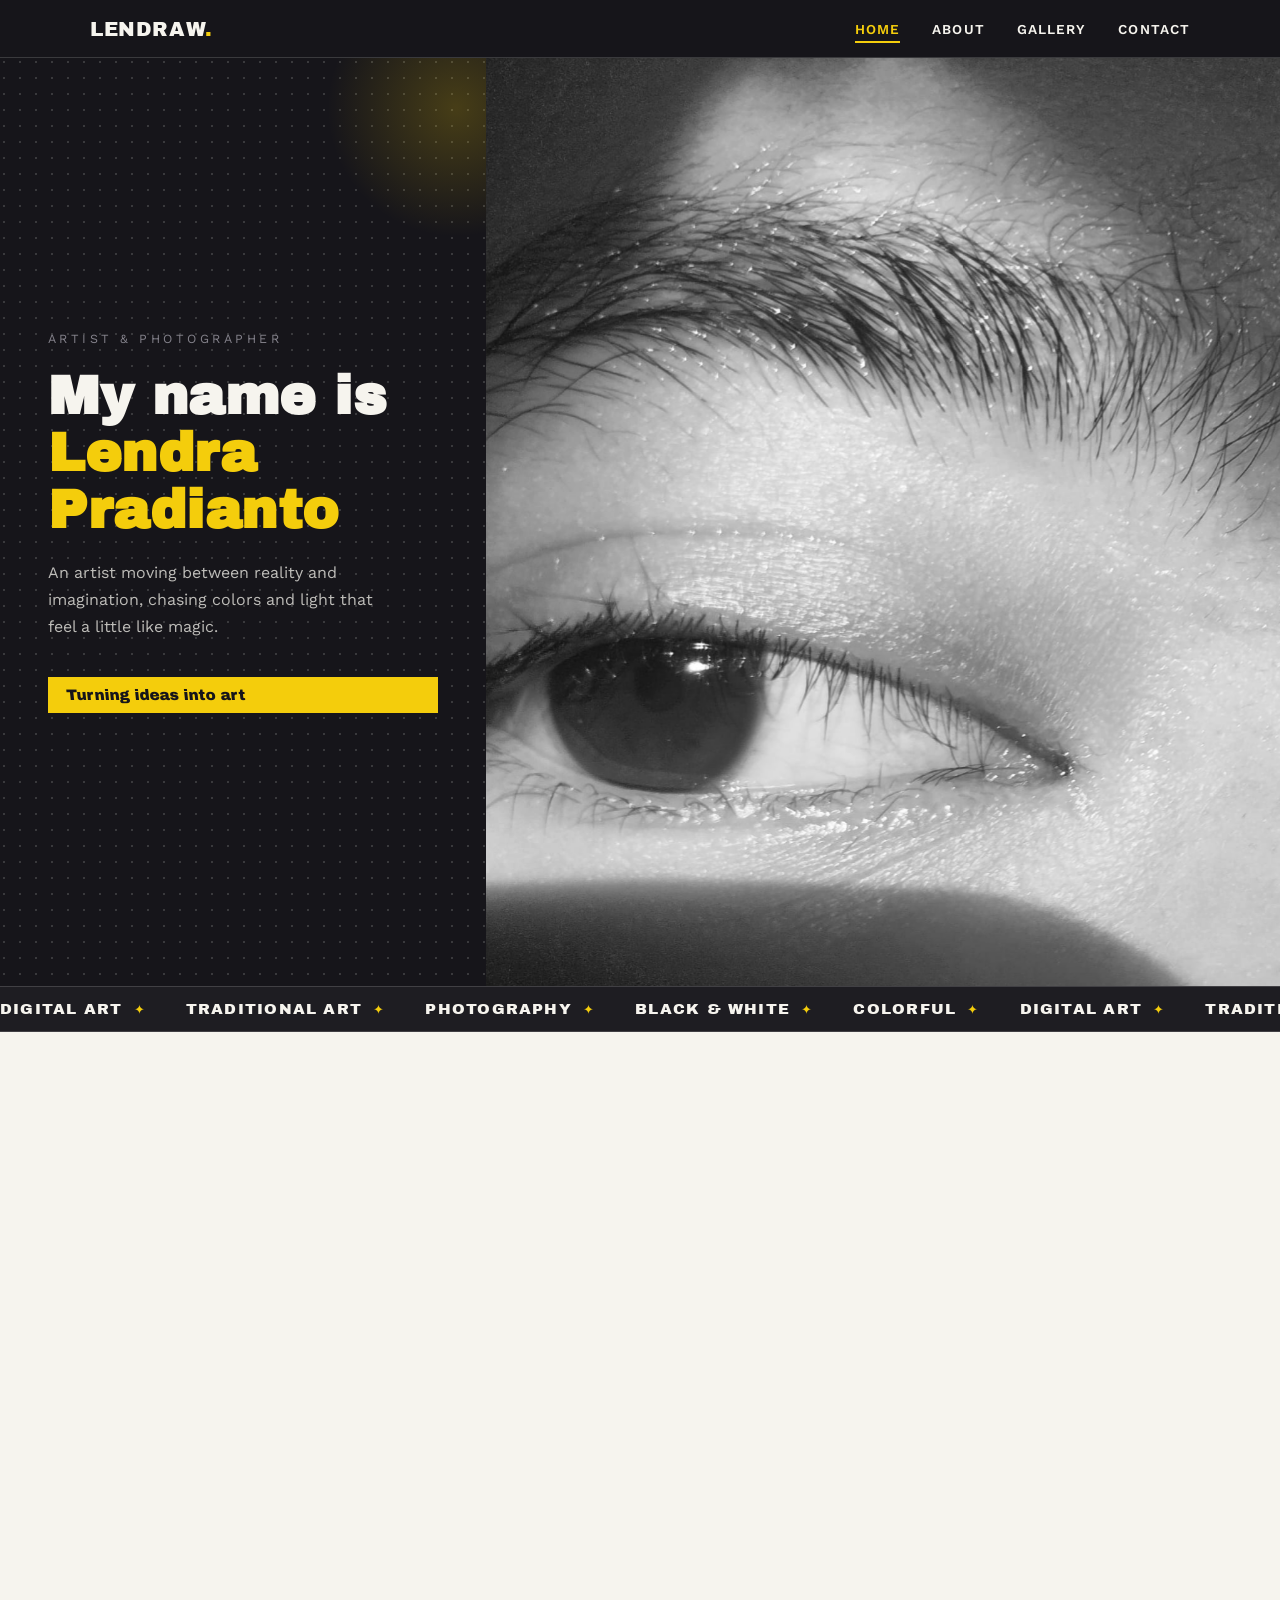
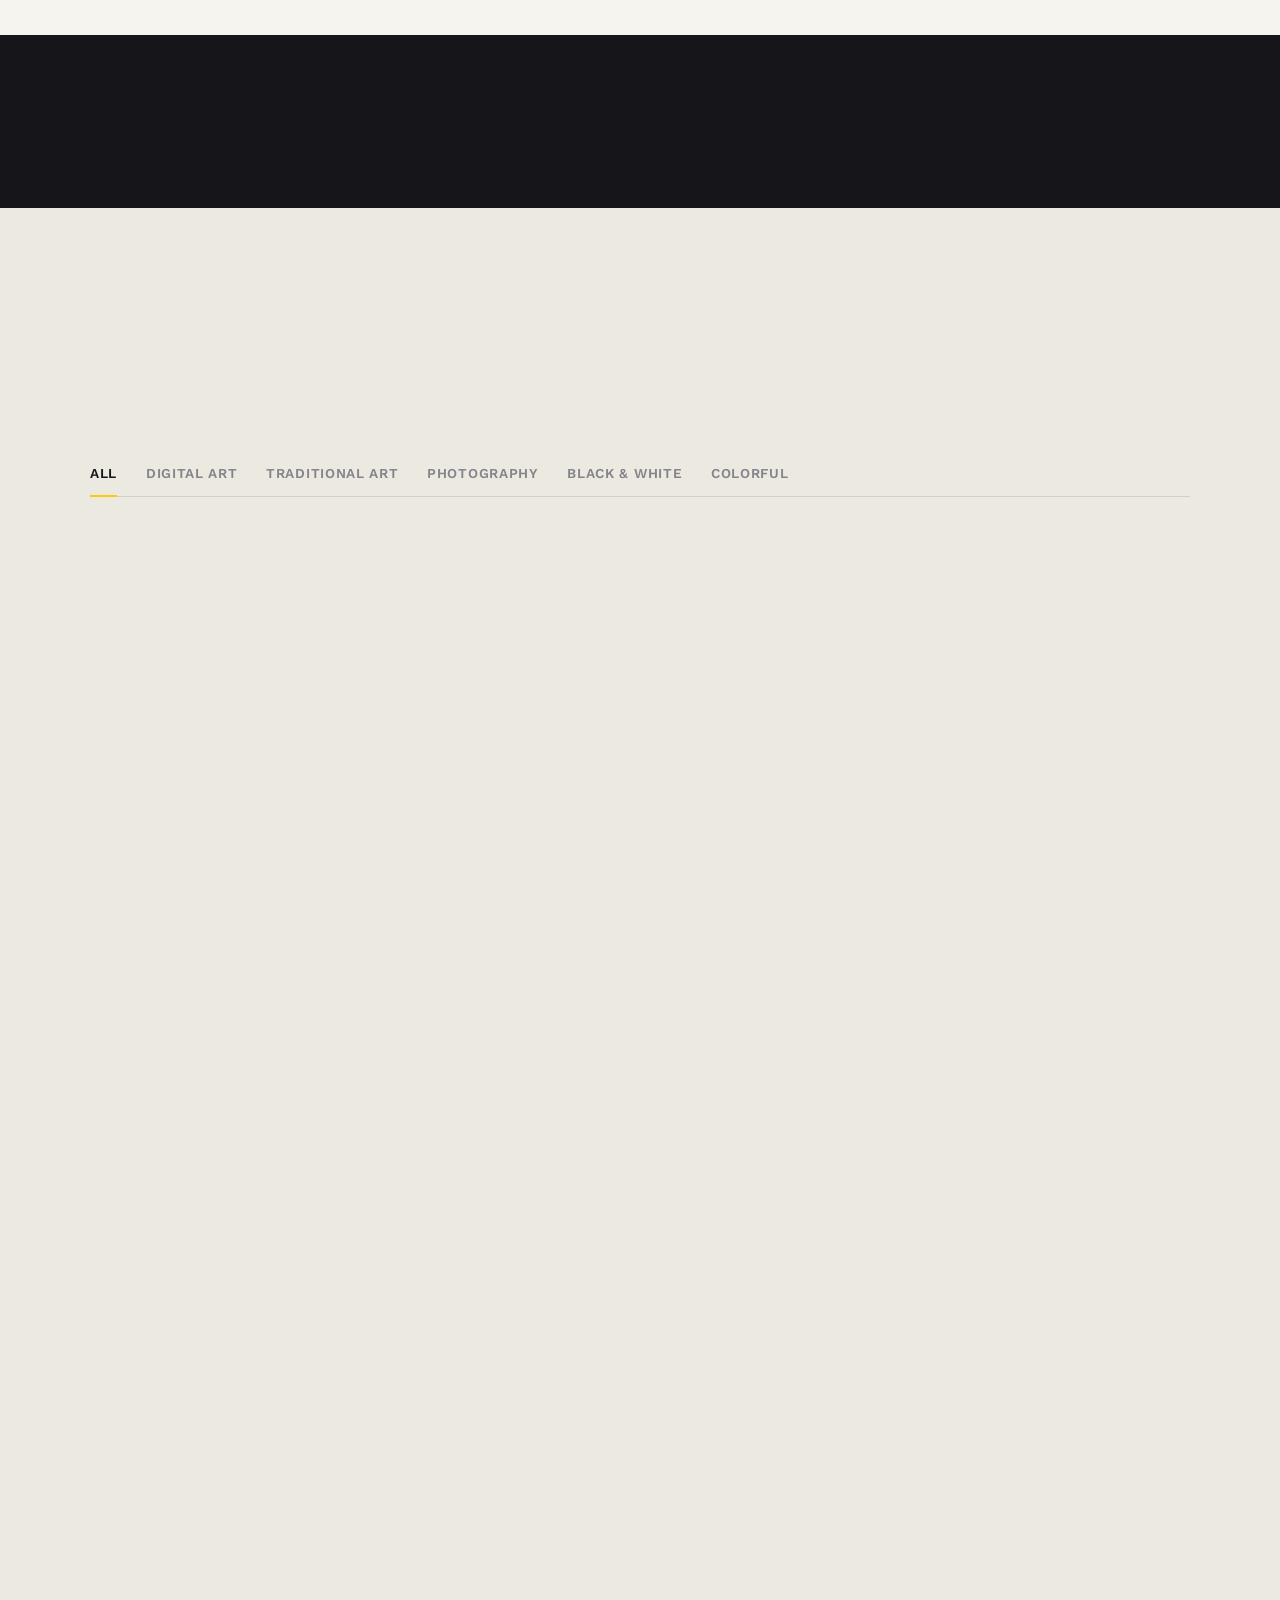
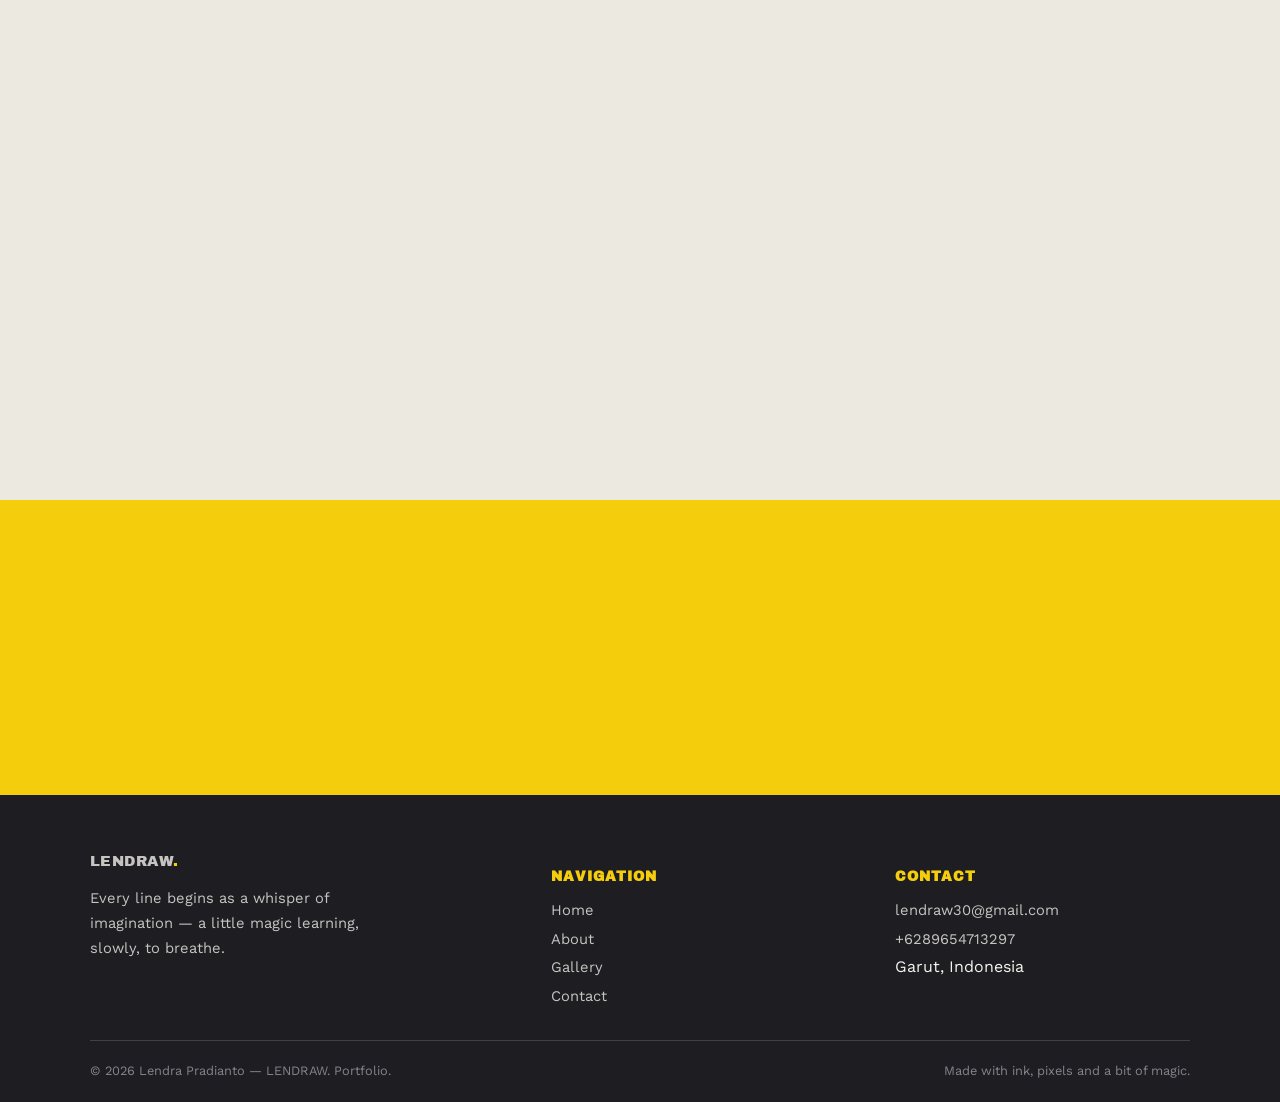
==== index.html @ b02d32f1 "upload" ====
<!DOCTYPE html>
<html lang="en">

<head>
  <meta charset="UTF-8">
  <meta name="viewport" content="width=device-width, initial-scale=1.0">
  <title>Lendraw Portofolio</title>
  <meta name="description"
    content="Portfolio of Lendra Pradianto — digital artist, traditional artist and photographer. Digital art, traditional art, photography, black & white and colorful work.">
  <link rel="preconnect" href="https://fonts.googleapis.com">
  <link href="https://fonts.googleapis.com/css2?family=Archivo+Black&family=Work+Sans:wght@400;500;600;700&display=swap"
    rel="stylesheet">
  <link rel="stylesheet" href="css/style.css">
  <link rel="icon" type="image/png" href="images/icon.png">
</head>

<body>

  <div class="scroll-progress" id="scrollProgress"></div>

  <header class="site-header">
    <nav class="nav">
      <a href="index.html" class="logo">LENDRAW<span class="dot">.</span></a>
      <button class="nav-toggle" id="navToggle" aria-label="Open menu" aria-expanded="false">
        <span></span><span></span><span></span>
      </button>
      <ul class="nav-links" id="navLinks">
        <li><a href="index.html#home" class="active">Home</a></li>
        <li><a href="index.html#about">About</a></li>
        <li><a href="index.html#works">Gallery</a></li>
        <li><a href="contact.html">Contact</a></li>
      </ul>
    </nav>
  </header>

  <section class="hero" id="home">
    <div class="hero-intro">
      <span class="hero-kicker">Artist &amp; Photographer</span>
      <h1 class="hero-name">My name is<br><em>Lendra Pradianto</em></h1>
      <p style="color:rgba(246,244,238,0.75); max-width:34ch;">An artist moving between reality and imagination, chasing
        colors and light that feel a little like magic.</p>
      <div class="eyebrow-pill"><span>Turning ideas into art</span></div>
    </div>
    <div class="hero-figure">
      <img src="images/Banner.jpeg" alt="Lendra Pradianto portrait">
    </div>
  </section>

  <div class="ticker">
    <div class="ticker-track">
      <span>Digital Art</span><span>Traditional Art</span><span>Photography</span><span>Black &amp;
        White</span><span>Colorful</span>
      <span>Digital Art</span><span>Traditional Art</span><span>Photography</span><span>Black &amp;
        White</span><span>Colorful</span>
      <span>Digital Art</span><span>Traditional Art</span><span>Photography</span><span>Black &amp;
        White</span><span>Colorful</span>
    </div>
  </div>

  <section class="section" id="about">
    <div class="container">
      <div class="about-grid reveal">
        <div class="about-photos">
          <div class="plate"></div>
          <div class="frame">
            <img src="images/Potret.jpeg" alt="Lendra Pradianto in the studio">
          </div>
        </div>
        <div class="about-copy">
          <span class="hero-kicker" style="color:var(--muted);">Get to know me</span>
          <h2 class="section-title">Hello<span class="accent-underline">.</span></h2>
          <p style="margin-top:1rem;">I'm a student who's been drawing since 2020 through breaks, restarts, and a lot of
            learning along the way. Every piece starts as a rough idea before it's coaxed, slowly, into something that
            feels a little like magic.</p>
          <p>I believe good art isn't about being perfect it's about staying curious and letting every sketch, big or
            small, be a small part of growing into who I want to become.</p>
          <div class="tool-tags">
            <span>Digital Art</span>
            <span>Traditional Art</span>
            <span>Photography</span>
            <span>Black &amp; White</span>
          </div>
          <a href="about.html" class="btn btn-outline" style="margin-top:1.8rem;">More About Me</a>
        </div>
      </div>
    </div>
  </section>

  <section class="stats-strip">
    <div class="container">
      <div class="stats-row reveal">
        <div class="stat"><b data-count="6" data-suffix="+">0</b><span>Years Drawing</span></div>
        <div class="stat"><b data-count="100" data-suffix="+">0</b><span>Artworks Created</span></div>
        <div class="stat"><b data-count="5" data-suffix="+">0</b><span>Happy Clients</span></div>
        <div class="stat"><b data-count="20" data-suffix="+">0</b><span>Sketchbooks Filled</span></div>
      </div>
    </div>
  </section>

  <section class="section section-dim" id="works">
    <div class="container">
      <div class="section-head reveal">
        <div>
          <span class="hero-kicker" style="color:var(--muted);">Selected Work</span>
          <h2 class="section-title">My Gallery</h2>
          <p class="section-sub">A collection of art across digital, traditional, photography and more. Click any piece
            to view it larger.</p>
        </div>
      </div>

      <ul class="filter-row" id="filterRow">
        <li><button class="active" data-filter="all">All</button></li>
        <li><button data-filter="digital">Digital Art</button></li>
        <li><button data-filter="traditional">Traditional Art</button></li>
        <li><button data-filter="photography">Photography</button></li>
        <li><button data-filter="bw">Black &amp; White</button></li>
        <li><button data-filter="colorful">Colorful</button></li>
      </ul>

      <div class="work-grid" id="workGrid">
        <button class="work-item reveal" type="button" data-cat="photography" data-index="0">
          <img src="images/Gallery/images-1.jpeg"
            alt="Photograph of a sunset behind trees, golden hour light rays through the clouds">
          <span class="work-cap"><span class="cat">Photography</span><span class="title">Golden Hour</span></span>
        </button>
        <button class="work-item reveal" type="button" data-cat="colorful" data-index="1">
          <img src="images/Gallery/images-2.jpeg" alt="Photograph of a crescent moon in a pink and purple evening sky">
          <span class="work-cap"><span class="cat">Photography</span><span class="title">Crescent Whisper</span></span>
        </button>
        <button class="work-item reveal" type="button" data-cat="digital" data-index="2">
          <img src="images/Gallery/images-3.jpeg"
            alt="Digital illustration of a girl reaching forward with both hands, warm tones">
          <span class="work-cap"><span class="cat">Digital Art</span><span class="title">Reaching Out</span></span>
        </button>
        <button class="work-item reveal" type="button" data-cat="bw" data-index="3">
          <img src="images/Gallery/images-4.jpeg" alt="Black and white pencil portrait of a girl wearing glasses">
          <span class="work-cap"><span class="cat">Black &amp; White</span><span class="title">Behind the
              Glasses</span></span>
        </button>
        <button class="work-item reveal" type="button" data-cat="colorful" data-index="4">
          <img src="images/Gallery/images-5.jpeg"
            alt="Colorful digital portrait of a girl with a floral headscarf and daisies">
          <span class="work-cap"><span class="cat">Colorful</span><span class="title">Bloom &amp; Sparkle</span></span>
        </button>
        <button class="work-item reveal" type="button" data-cat="bw" data-index="5">
          <img src="images/Gallery/images-6.jpeg"
            alt="Black and white graphite portrait drawing with pencils resting beside it">
          <span class="work-cap"><span class="cat">Black &amp; White</span><span class="title">Graphite
              Study</span></span>
        </button>
        <button class="work-item reveal" type="button" data-cat="traditional" data-index="6">
          <img src="images/Gallery/images-7.jpeg"
            alt="Traditional colored pencil portrait of a girl with vivid red hair">
          <span class="work-cap"><span class="cat">Traditional Art</span><span class="title">Crimson Gaze</span></span>
        </button>
        <button class="work-item reveal" type="button" data-cat="traditional" data-index="7">
          <img src="images/Gallery/images-8.jpeg"
            alt="Traditional pencil portrait of a girl wearing a wide-brimmed hat">
          <span class="work-cap"><span class="cat">Traditional Art</span><span class="title">Wanderer's
              Hat</span></span>
        </button>
        <button class="work-item reveal" type="button" data-cat="traditional" data-index="8">
          <img src="images/Gallery/images-9.jpeg"
            alt="Traditional colored pencil close-up portrait of a girl with a candy in her mouth">
          <span class="work-cap"><span class="cat">Traditional Art</span><span class="title">Sweet
              Distraction</span></span>
        </button>
        <button class="work-item reveal" type="button" data-cat="digital" data-index="9">
          <img src="images/Gallery/images-10.jpeg"
            alt="Digital illustration of a girl with purple hair looking puzzled, surrounded by question marks">
          <span class="work-cap"><span class="cat">Digital Art</span><span class="title">Second-Guessing</span></span>
        </button>
        <button class="work-item reveal" type="button" data-cat="photography" data-index="10">
          <img src="images/Gallery/images-11.jpeg"
            alt="Photograph of a blue dusk sky with a jet contrail and glowing horizon">
          <span class="work-cap"><span class="cat">Photography</span><span class="title">Vapor Trail</span></span>
        </button>
        <button class="work-item reveal" type="button" data-cat="photography" data-index="11">
          <img src="images/Gallery/images-12.jpeg"
            alt="Photograph of a bright streak of light crossing a twilight sky above glowing clouds">
          <span class="work-cap"><span class="cat">Photography</span><span class="title">Night Streak</span></span>
        </button>
      </div>
    </div>
  </section>

  <section class="cta-band">
    <div class="container reveal">
      <h2>Have an idea you'd like to see come to life, or want to commission a piece?</h2>
      <a href="contact.html" class="btn"
        style="background:var(--ink); border-color:var(--ink); color:var(--paper);">Let's Talk</a>
    </div>
  </section>

  <footer class="site-footer">
    <div class="container">
      <div class="footer-grid">
        <div>
          <a href="index.html" class="logo">LENDRAW<span class="dot">.</span></a>
          <p style="margin-top:1rem; max-width:32ch;">Every line begins as a whisper of imagination — a little magic
            learning, slowly, to breathe.</p>
        </div>
        <div>
          <h4>Navigation</h4>
          <ul>
            <li><a href="index.html#home">Home</a></li>
            <li><a href="index.html#about">About</a></li>
            <li><a href="index.html#works">Gallery</a></li>
            <li><a href="contact.html">Contact</a></li>
          </ul>
        </div>
        <div>
          <h4>Contact</h4>
          <ul>
            <li><a href="mailto:lendraw30@gmail.com">lendraw30@gmail.com</a></li>
            <li><a href="tel:+6289654713297">+6289654713297</a></li>
            <li>Garut, Indonesia</li>
          </ul>
        </div>
      </div>
      <div class="footer-bottom">
        <span>© 2026 Lendra Pradianto — LENDRAW. Portfolio.</span>
        <span>Made with ink, pixels and a bit of magic.</span>
      </div>
    </div>
  </footer>

  <div class="lightbox" id="lightbox" aria-hidden="true" role="dialog" aria-modal="true" aria-label="Artwork viewer">
    <button class="lightbox-close" id="lightboxClose" type="button" aria-label="Close viewer">&times;</button>
    <button class="lightbox-nav lightbox-prev" id="lightboxPrev" type="button"
      aria-label="Previous artwork">&#8249;</button>
    <div class="lightbox-stage">
      <img id="lightboxImg" src="" alt="">
      <div class="lightbox-info">
        <span class="cat" id="lightboxCat"></span>
        <span class="title" id="lightboxTitle"></span>
        <span class="count" id="lightboxCount"></span>
      </div>
    </div>
    <button class="lightbox-nav lightbox-next" id="lightboxNext" type="button"
      aria-label="Next artwork">&#8250;</button>
  </div>

  <script src="js/script.js"></script>
</body>

</html>
---- css/style.css ----
/* =========================================================
   KARSA. — Portofolio Artis Gambar
   Design tokens
   ========================================================= */
:root {
  --ink: #16151a;
  --panel: #1e1d22;
  --panel-soft: #26252b;
  --paper: #f6f4ee;
  --paper-dim: #ece9e0;
  --white: #ffffff;
  --accent: #f4cd0c;
  --accent-ink: #16151a;
  --muted: #85838c;
  --line: rgba(22, 21, 26, 0.12);
  --line-light: rgba(246, 244, 238, 0.16);

  --display: "Archivo Black", "Arial Black", sans-serif;
  --body: "Work Sans", "Segoe UI", sans-serif;

  --max: 1180px;
  --gap: clamp(1.25rem, 3vw, 2.5rem);
}

* { box-sizing: border-box; }

html { scroll-behavior: smooth; }

body {
  margin: 0;
  font-family: var(--body);
  color: var(--ink);
  background: var(--paper);
  -webkit-font-smoothing: antialiased;
  overflow-x: hidden;
  opacity: 0;
  animation: pageIn .6s ease forwards;
}

@keyframes pageIn {
  from { opacity: 0; }
  to { opacity: 1; }
}

/* =========================================================
   Scroll progress bar
   ========================================================= */
.scroll-progress {
  position: fixed;
  top: 0; left: 0;
  height: 3px;
  width: 0%;
  background: var(--accent);
  z-index: 999;
  transition: width .1s linear;
}

img { max-width: 100%; display: block; }

a { color: inherit; text-decoration: none; }

h1, h2, h3 {
  font-family: var(--display);
  line-height: 1.05;
  margin: 0;
  letter-spacing: 0.01em;
}

p { line-height: 1.7; color: var(--ink); margin: 0 0 1rem; }

.container {
  max-width: var(--max);
  margin: 0 auto;
  padding: 0 clamp(1.25rem, 4vw, 2.5rem);
}

.eyebrow-pill {
  display: inline-block;
  background: var(--accent);
  color: var(--accent-ink);
  font-family: var(--display);
  font-size: 0.95rem;
  padding: 0.65em 1.2em;
  transform: skew(-6deg);
}
.eyebrow-pill span { display: inline-block; transform: skew(6deg); }

/* =========================================================
   Focus visibility / accessibility
   ========================================================= */
a:focus-visible,
button:focus-visible,
input:focus-visible,
textarea:focus-visible {
  outline: 3px solid var(--accent);
  outline-offset: 2px;
}

@media (prefers-reduced-motion: reduce) {
  *, *::before, *::after {
    animation-duration: 0.001ms !important;
    animation-iteration-count: 1 !important;
    transition-duration: 0.001ms !important;
    scroll-behavior: auto !important;
  }
}

/* =========================================================
   Navigation
   ========================================================= */
.site-header {
  position: sticky;
  top: 0;
  z-index: 100;
  background: var(--ink);
  border-bottom: 1px solid var(--line-light);
}

.nav {
  display: flex;
  align-items: center;
  justify-content: space-between;
  padding: 1.1rem clamp(1.25rem, 4vw, 2.5rem);
  max-width: var(--max);
  margin: 0 auto;
}

.logo {
  font-family: var(--display);
  color: var(--paper);
  font-size: 1.25rem;
  letter-spacing: 0.03em;
}
.logo .dot { color: var(--accent); }

.nav-links {
  display: flex;
  gap: clamp(1rem, 2.5vw, 2.2rem);
  list-style: none;
  margin: 0;
  padding: 0;
}

.nav-links a {
  color: var(--paper);
  font-size: 0.85rem;
  letter-spacing: 0.08em;
  text-transform: uppercase;
  font-weight: 600;
  position: relative;
  padding-bottom: 6px;
}

.nav-links a.active,
.nav-links a:hover {
  color: var(--accent);
}

.nav-links a::after {
  content: "";
  position: absolute;
  left: 0; right: 0; bottom: 0;
  height: 2px;
  background: var(--accent);
  transform: scaleX(0);
  transform-origin: left;
  transition: transform .3s ease;
}

.nav-links a.active::after,
.nav-links a:hover::after {
  transform: scaleX(1);
}

.nav-toggle {
  display: none;
  flex-direction: column;
  gap: 5px;
  background: none;
  border: 0;
  cursor: pointer;
  padding: 6px;
}
.nav-toggle span {
  width: 24px;
  height: 2px;
  background: var(--paper);
  transition: transform .25s ease, opacity .25s ease;
}
.nav-toggle.open span:nth-child(1) { transform: translateY(7px) rotate(45deg); }
.nav-toggle.open span:nth-child(2) { opacity: 0; }
.nav-toggle.open span:nth-child(3) { transform: translateY(-7px) rotate(-45deg); }

@media (max-width: 760px) {
  .nav-toggle { display: flex; }
  .nav-links {
    position: absolute;
    top: 100%; left: 0; right: 0;
    background: var(--ink);
    flex-direction: column;
    align-items: flex-start;
    padding: 0 clamp(1.25rem, 4vw, 2.5rem);
    max-height: 0;
    overflow: hidden;
    transition: max-height .3s ease, padding .3s ease;
  }
  .nav-links.open {
    max-height: 320px;
    padding: 0.5rem clamp(1.25rem, 4vw, 2.5rem) 1.5rem;
  }
  .nav-links li { width: 100%; padding: 0.6rem 0; border-bottom: 1px solid var(--line-light); }
}

/* =========================================================
   Hero
   ========================================================= */
.hero {
  display: grid;
  grid-template-columns: minmax(280px, 38%) 1fr;
  background: var(--ink);
  min-height: 640px;
}

.hero-intro {
  position: relative;
  color: var(--paper);
  padding: clamp(2.5rem, 6vw, 4.5rem) clamp(1.5rem, 4vw, 3rem);
  display: flex;
  flex-direction: column;
  justify-content: center;
  gap: 1.3rem;
  background-image: radial-gradient(var(--line-light) 1.4px, transparent 1.4px);
  background-size: 16px 16px;
  background-position: -4px -4px;
  overflow: hidden;
}

.hero-intro::before {
  content: "";
  position: absolute;
  width: 260px;
  height: 260px;
  border-radius: 50%;
  background: radial-gradient(circle, rgba(244,205,12,0.22), transparent 70%);
  top: -80px;
  right: -100px;
  animation: blobFloat 9s ease-in-out infinite;
  pointer-events: none;
}

.hero-intro::after {
  content: "";
  position: absolute;
  inset: 0;
  background: radial-gradient(220px circle at var(--mx, 50%) var(--my, 50%), rgba(244,205,12,0.12), transparent 70%);
  opacity: 0;
  transition: opacity .4s ease;
  pointer-events: none;
}
.hero-intro:hover::after { opacity: 1; }

@keyframes blobFloat {
  0%, 100% { transform: translate(0, 0) scale(1); }
  50% { transform: translate(-18px, 22px) scale(1.12); }
}

.hero-intro > * {
  opacity: 0;
  transform: translateY(16px);
  animation: heroIn .7s ease forwards;
}
.hero-kicker { animation-delay: .1s; }
.hero-name { animation-delay: .22s; }
.hero-intro p { animation-delay: .34s; }
.eyebrow-pill { animation-delay: .46s; }

@keyframes heroIn {
  to { opacity: 1; transform: translateY(0); }
}

.hero-kicker {
  text-transform: uppercase;
  letter-spacing: 0.28em;
  font-size: 0.78rem;
  color: var(--muted);
}

.hero-name {
  font-size: clamp(2.4rem, 5.5vw, 3.4rem);
  color: var(--paper);
}
.hero-name em { font-style: normal; color: var(--accent); position: relative; }

.eyebrow-pill {
  animation: heroIn .7s ease forwards, pillPulse 2.6s ease-in-out 1.2s infinite;
}

@keyframes pillPulse {
  0%, 100% { transform: skew(-6deg) scale(1); }
  50% { transform: skew(-6deg) scale(1.045); }
}

.hero-figure {
  position: relative;
  min-height: 320px;
  background: #2a2a2a;
  overflow: hidden;
}
.hero-figure img {
  width: 100%;
  height: 100%;
  object-fit: cover;
  filter: grayscale(1) contrast(1.05);
  transform: scale(1.08);
  animation: heroImgIn 1s ease forwards;
  transition: filter .5s ease, transform .6s ease;
}
.hero-figure:hover img {
  filter: grayscale(0.15) contrast(1.05);
  transform: scale(1.12);
}

@keyframes heroImgIn {
  from { transform: scale(1.18); opacity: 0; }
  to { transform: scale(1.08); opacity: 1; }
}

@media (max-width: 860px) {
  .hero { grid-template-columns: 1fr; min-height: auto; }
  .hero-figure { height: 340px; order: -1; }
}

/* =========================================================
   Section scaffolding
   ========================================================= */
.section { padding: clamp(3.5rem, 8vw, 6rem) 0; }
.section-dim { background: var(--paper-dim); }

.section-head {
  display: flex;
  align-items: flex-end;
  justify-content: space-between;
  gap: 1.5rem;
  flex-wrap: wrap;
  margin-bottom: clamp(2rem, 5vw, 3rem);
}

.section-title {
  font-size: clamp(1.9rem, 4vw, 2.6rem);
}
.section-title .accent-underline {
  background: linear-gradient(to top, var(--accent) 40%, transparent 40%);
  padding: 0 0.15em;
}
.section-sub {
  color: var(--muted);
  font-size: 0.95rem;
  margin-top: 0.4rem;
}

/* =========================================================
   About / Hello block (used on index + about)
   ========================================================= */
.about-grid {
  display: grid;
  grid-template-columns: minmax(220px, 340px) 1fr;
  gap: clamp(2rem, 6vw, 4.5rem);
  align-items: center;
}

.about-photos {
  position: relative;
  width: 100%;
  max-width: 320px;
}
.about-photos .plate {
  position: absolute;
  inset: 0;
  background: var(--ink);
  transform: translate(-14px, 14px);
  transition: transform .35s ease;
}
.about-photos:hover .plate { transform: translate(-9px, 9px); }
.about-photos .frame {
  position: relative;
  aspect-ratio: 4/5;
  overflow: hidden;
  border: 8px solid var(--paper);
  box-shadow: 0 18px 34px rgba(22,21,26,0.18);
  transition: transform .35s ease;
}
.about-photos:hover .frame { transform: translate(-5px, -5px); }
.about-photos .frame img {
  width: 100%; height: 100%; object-fit: cover;
  filter: grayscale(1);
  transition: filter .4s ease, transform .5s ease;
}
.about-photos:hover .frame img {
  filter: grayscale(0.2);
  transform: scale(1.05);
}

.about-copy p { max-width: 46ch; }

.tool-tags {
  display: flex;
  flex-wrap: wrap;
  gap: 0.6rem;
  margin-top: 1.5rem;
}
.tool-tags span {
  border: 1px solid var(--line);
  padding: 0.45em 0.9em;
  font-size: 0.82rem;
  letter-spacing: 0.03em;
  color: var(--ink);
}

@media (max-width: 760px) {
  .about-grid { grid-template-columns: 1fr; }
  .about-photos { margin: 0 auto 1rem; }
}

/* =========================================================
   Works / Gallery
   ========================================================= */
.filter-row {
  display: flex;
  gap: clamp(1rem, 3vw, 1.8rem);
  flex-wrap: wrap;
  list-style: none;
  margin: 0 0 2.2rem;
  padding: 0;
  border-bottom: 1px solid var(--line);
}

.filter-row button {
  background: none;
  border: 0;
  font-family: var(--body);
  font-weight: 600;
  font-size: 0.85rem;
  letter-spacing: 0.05em;
  text-transform: uppercase;
  color: var(--muted);
  padding: 0 0 0.9rem;
  cursor: pointer;
  border-bottom: 2px solid transparent;
  margin-bottom: -1px;
}
.filter-row button.active,
.filter-row button:hover {
  color: var(--ink);
  border-bottom-color: var(--accent);
}

.work-grid {
  display: grid;
  grid-template-columns: repeat(3, 1fr);
  gap: clamp(0.6rem, 1.6vw, 1rem);
}

.work-item {
  position: relative;
  aspect-ratio: 1/1;
  overflow: hidden;
  background: var(--panel);
  display: block;
  width: 100%;
  padding: 0;
  border: 0;
  margin: 0;
  cursor: pointer;
  font: inherit;
  color: inherit;
  text-align: left;
}
.work-item::after {
  content: "";
  position: absolute;
  inset: 0;
  border: 1px solid rgba(246,244,238,0.18);
  opacity: 0;
  transition: opacity .3s ease;
  pointer-events: none;
}
.work-item:hover::after,
.work-item:focus-visible::after { opacity: 1; }
.work-item img {
  width: 100%; height: 100%; object-fit: cover;
  transition: transform .6s cubic-bezier(.2,.7,.3,1), filter .4s ease;
}
.work-item:hover img { transform: scale(1.1) rotate(0.6deg); filter: brightness(0.85); }
.work-item:focus-visible { outline: 3px solid var(--accent); outline-offset: -3px; }

.work-item .zoom-hint {
  position: absolute;
  top: 0.9rem; right: 0.9rem;
  width: 34px; height: 34px;
  border-radius: 50%;
  background: rgba(22,21,26,0.55);
  backdrop-filter: blur(4px);
  color: var(--paper);
  display: flex; align-items: center; justify-content: center;
  font-size: 1rem;
  opacity: 0;
  transform: translateY(-6px);
  transition: opacity .3s ease, transform .3s ease;
  pointer-events: none;
}
.work-item:hover .zoom-hint,
.work-item:focus-visible .zoom-hint { opacity: 1; transform: translateY(0); }

.work-cap {
  position: absolute;
  inset: 0;
  display: flex;
  flex-direction: column;
  justify-content: flex-end;
  padding: 1.1rem;
  background: linear-gradient(180deg, rgba(22,21,26,0) 45%, rgba(22,21,26,0.86) 100%);
  color: var(--paper);
  opacity: 0;
  transform: translateY(10px);
  transition: opacity .35s ease, transform .35s ease;
}
.work-item:hover .work-cap { opacity: 1; transform: translateY(0); }
.work-cap .cat { font-size: 0.72rem; letter-spacing: 0.12em; text-transform: uppercase; color: var(--accent); margin-bottom: 0.25rem; }
.work-cap .title { font-family: var(--display); font-size: 1rem; }

.work-grid .work-item.reveal:nth-child(1) { transition-delay: .02s; }
.work-grid .work-item.reveal:nth-child(2) { transition-delay: .08s; }
.work-grid .work-item.reveal:nth-child(3) { transition-delay: .14s; }
.work-grid .work-item.reveal:nth-child(4) { transition-delay: .2s; }
.work-grid .work-item.reveal:nth-child(5) { transition-delay: .26s; }
.work-grid .work-item.reveal:nth-child(6) { transition-delay: .32s; }
.work-grid .work-item.reveal:nth-child(7) { transition-delay: .38s; }
.work-grid .work-item.reveal:nth-child(8) { transition-delay: .44s; }

@media (max-width: 760px) {
  .work-grid { grid-template-columns: repeat(2, 1fr); }
}
@media (max-width: 460px) {
  .work-grid { grid-template-columns: 1fr 1fr; gap: 0.5rem; }
}

.btn {
  display: inline-block;
  font-family: var(--body);
  font-weight: 700;
  font-size: 0.82rem;
  letter-spacing: 0.08em;
  text-transform: uppercase;
  padding: 0.95em 2.1em;
  border: 2px solid var(--ink);
  background-color: var(--ink);
  background-image: linear-gradient(var(--accent), var(--accent));
  background-repeat: no-repeat;
  background-position: left center;
  background-size: 0% 100%;
  color: var(--paper);
  cursor: pointer;
  transition: background-size .35s cubic-bezier(.2,.7,.3,1), color .25s ease .05s, border-color .2s ease, transform .2s ease;
}
.btn:hover { color: var(--accent-ink); border-color: var(--accent); background-size: 100% 100%; transform: translateY(-2px); }
.btn:active { transform: translateY(0); }
.btn-outline { background-color: transparent; background-image: linear-gradient(var(--ink), var(--ink)); color: var(--ink); }
.btn-outline:hover { color: var(--paper); border-color: var(--ink); }
.btn-accent { background-color: var(--accent); background-image: linear-gradient(var(--ink), var(--ink)); border-color: var(--accent); color: var(--accent-ink); }
.btn-accent:hover { color: var(--paper); border-color: var(--ink); }

/* =========================================================
   Stats strip
   ========================================================= */
.stats-strip {
  background: var(--ink);
  color: var(--paper);
}
.stats-row {
  display: grid;
  grid-template-columns: repeat(4, 1fr);
  gap: 1.5rem;
  padding: clamp(2.5rem, 6vw, 3.5rem) 0;
}
.stat { transition: transform .3s ease; }
.stat:hover { transform: translateY(-4px); }
.stat b {
  display: block;
  font-family: var(--display);
  font-size: clamp(1.8rem, 4vw, 2.4rem);
  color: var(--accent);
}
.stat span {
  font-size: 0.78rem;
  letter-spacing: 0.06em;
  text-transform: uppercase;
  color: var(--muted);
}
@media (max-width: 700px) {
  .stats-row { grid-template-columns: repeat(2, 1fr); }
}

/* =========================================================
   CTA band
   ========================================================= */
.cta-band {
  background: var(--accent);
  padding: clamp(3rem, 7vw, 4.5rem) 0;
  text-align: center;
}
.cta-band h2 { font-size: clamp(1.8rem, 4.5vw, 2.6rem); color: var(--accent-ink); margin-bottom: 1.2rem; }
.cta-band .btn { border-color: var(--ink); }

/* =========================================================
   Footer
   ========================================================= */
.site-footer {
  background: var(--panel);
  color: var(--paper);
  padding: clamp(2.5rem, 6vw, 3.5rem) 0 1.5rem;
}
.footer-grid {
  display: grid;
  grid-template-columns: 1.4fr 1fr 1fr;
  gap: clamp(2rem, 5vw, 3rem);
  padding-bottom: 2.2rem;
  border-bottom: 1px solid var(--line-light);
}
.footer-grid h4 {
  font-family: var(--display);
  font-size: 0.85rem;
  letter-spacing: 0.08em;
  text-transform: uppercase;
  color: var(--accent);
  margin-bottom: 1rem;
}
.footer-grid p, .footer-grid a { color: rgba(246,244,238,0.78); font-size: 0.92rem; }
.footer-grid ul { list-style: none; margin: 0; padding: 0; display: flex; flex-direction: column; gap: 0.6rem; }
.footer-grid a:hover { color: var(--accent); }
.footer-bottom {
  display: flex;
  justify-content: space-between;
  flex-wrap: wrap;
  gap: 0.6rem;
  padding-top: 1.4rem;
  font-size: 0.8rem;
  color: var(--muted);
}
@media (max-width: 700px) {
  .footer-grid { grid-template-columns: 1fr; }
}

/* =========================================================
   Inner page hero (About / Contact)
   ========================================================= */
.page-hero {
  background: var(--ink);
  color: var(--paper);
  padding: clamp(3rem, 8vw, 4.5rem) 0;
  background-image: radial-gradient(var(--line-light) 1.4px, transparent 1.4px);
  background-size: 16px 16px;
}
.page-hero .hero-kicker { margin-bottom: 0.6rem; }
.page-hero h1 { font-size: clamp(2.2rem, 5.5vw, 3.2rem); }
.page-hero h1 em { font-style: normal; color: var(--accent); }

/* =========================================================
   About page extras
   ========================================================= */
.timeline {
  list-style: none;
  margin: 0;
  padding: 0;
  border-left: 2px solid var(--line);
}
.timeline li {
  position: relative;
  padding: 0 0 2rem 1.8rem;
}
.timeline li::before {
  content: "";
  position: absolute;
  left: -7px; top: 4px;
  width: 12px; height: 12px;
  background: var(--accent);
  border: 2px solid var(--ink);
  border-radius: 50%;
}
.timeline .year {
  font-family: var(--display);
  font-size: 0.85rem;
  color: var(--muted);
  display: block;
  margin-bottom: 0.3rem;
}
.timeline h3 { font-size: 1.15rem; margin-bottom: 0.35rem; }

.skill-list { list-style: none; margin: 0; padding: 0; }
.skill-list li {
  margin-bottom: 1.1rem;
}
.skill-list .row { display: flex; justify-content: space-between; font-size: 0.88rem; margin-bottom: 0.4rem; }
.skill-bar { height: 8px; background: var(--paper-dim); position: relative; overflow: hidden; border-radius: 5px; }
.skill-bar i {
  position: absolute; inset: 0; left: 0;
  width: 0;
  background: linear-gradient(90deg, var(--accent), #ffe066);
  display: block;
  border-radius: 5px;
  transition: width 1.1s cubic-bezier(.2,.7,.2,1);
}
.skill-bar.in i { width: var(--v); }

.two-col {
  display: grid;
  grid-template-columns: 1.1fr 0.9fr;
  gap: clamp(2rem, 6vw, 4rem);
}
@media (max-width: 820px) {
  .two-col { grid-template-columns: 1fr; }
}

/* =========================================================
   Contact page
   ========================================================= */
.contact-grid {
  display: grid;
  grid-template-columns: 0.9fr 1.1fr;
  gap: clamp(2rem, 6vw, 4rem);
}
@media (max-width: 820px) {
  .contact-grid { grid-template-columns: 1fr; }
}

.contact-info ul { list-style: none; margin: 1.5rem 0 0; padding: 0; }
.contact-info li {
  display: flex;
  gap: 0.9rem;
  padding: 0.9rem 0;
  border-top: 1px solid var(--line);
}
.contact-info li:last-child { border-bottom: 1px solid var(--line); }
.contact-info .ico {
  width: 34px; height: 34px;
  flex: none;
  background: var(--ink);
  color: var(--accent);
  display: flex; align-items: center; justify-content: center;
  font-family: var(--display);
  font-size: 0.85rem;
}
.contact-info strong { display: block; font-size: 0.78rem; text-transform: uppercase; letter-spacing: 0.06em; color: var(--muted); }

.social-row { display: flex; gap: 0.7rem; margin-top: 1.6rem; }
.social-row a {
  width: 40px; height: 40px;
  border: 1px solid var(--line);
  display: flex; align-items: center; justify-content: center;
  font-size: 0.8rem;
  font-weight: 700;
}
.social-row a:hover { background: var(--ink); color: var(--accent); border-color: var(--ink); }

.field { margin-bottom: 1.3rem; }
.field label {
  display: block;
  font-size: 0.78rem;
  text-transform: uppercase;
  letter-spacing: 0.06em;
  color: var(--muted);
  margin-bottom: 0.5rem;
}
.field input,
.field textarea {
  width: 100%;
  border: 1px solid var(--line);
  background: var(--white);
  padding: 0.85em 1em;
  font-family: var(--body);
  font-size: 0.95rem;
  color: var(--ink);
}
.field input:focus,
.field textarea:focus { border-color: var(--ink); }
.field textarea { resize: vertical; min-height: 130px; }
.field-row { display: grid; grid-template-columns: 1fr 1fr; gap: 1.2rem; }
@media (max-width: 560px) { .field-row { grid-template-columns: 1fr; } }

.form-note {
  font-size: 0.82rem;
  color: var(--muted);
  margin-top: 0.8rem;
}
.form-success {
  display: none;
  background: var(--accent);
  color: var(--accent-ink);
  padding: 1rem 1.2rem;
  font-weight: 600;
  margin-bottom: 1.3rem;
  opacity: 0;
  transform: translateY(-8px);
  transition: opacity .4s ease, transform .4s ease;
}
.form-success.show { display: block; animation: successIn .4s ease forwards; }

@keyframes successIn {
  from { opacity: 0; transform: translateY(-8px); }
  to { opacity: 1; transform: translateY(0); }
}

.field input, .field textarea {
  transition: border-color .2s ease, box-shadow .2s ease;
}
.field input:focus, .field textarea:focus {
  box-shadow: 0 0 0 3px rgba(244,205,12,0.25);
}

.map-strip {
  height: 260px;
  background: var(--panel);
  margin-top: clamp(2.5rem, 6vw, 3.5rem);
  position: relative;
  overflow: hidden;
}
.map-strip img { width: 100%; height: 100%; object-fit: cover; filter: grayscale(1) brightness(0.7); }
.map-strip .pin {
  position: absolute; top: 50%; left: 50%;
  transform: translate(-50%, -100%);
  background: var(--accent);
  color: var(--accent-ink);
  font-family: var(--display);
  font-size: 0.75rem;
  padding: 0.5em 0.8em;
}

/* =========================================================
   Reveal-on-scroll (single subtle orchestrated moment)
   ========================================================= */
.reveal {
  opacity: 0;
  transform: translateY(18px);
  transition: opacity .6s ease, transform .6s ease;
}
.reveal.in { opacity: 1; transform: translateY(0); }

.stats-row.reveal .stat {
  opacity: 0;
  transform: translateY(18px);
  transition: opacity .6s ease, transform .6s ease;
}
.stats-row.reveal.in .stat { opacity: 1; transform: translateY(0); }

.stats-row.reveal .stat:nth-child(1) { transition-delay: .05s; }
.stats-row.reveal .stat:nth-child(2) { transition-delay: .15s; }
.stats-row.reveal .stat:nth-child(3) { transition-delay: .25s; }
.stats-row.reveal .stat:nth-child(4) { transition-delay: .35s; }

/* =========================================================
   Tools ticker (marquee)
   ========================================================= */
.ticker {
  background: var(--panel);
  overflow: hidden;
  padding: 0.9rem 0;
  border-top: 1px solid var(--line-light);
  border-bottom: 1px solid var(--line-light);
}
.ticker-track {
  display: flex;
  width: max-content;
  gap: 2.5rem;
  animation: tickerScroll 26s linear infinite;
}
.ticker:hover .ticker-track { animation-play-state: paused; }
.ticker-track span {
  font-family: var(--display);
  font-size: 0.95rem;
  letter-spacing: 0.08em;
  text-transform: uppercase;
  color: var(--paper);
  white-space: nowrap;
  display: inline-flex;
  align-items: center;
  gap: 0.7rem;
}
.ticker-track span::after {
  content: "\2726";
  color: var(--accent);
  font-size: 0.8rem;
}

@keyframes tickerScroll {
  from { transform: translateX(0); }
  to { transform: translateX(-50%); }
}

@media (prefers-reduced-motion: reduce) {
  body { animation: none; opacity: 1; }
  .hero-intro > *, .hero-figure img, .ticker-track, .eyebrow-pill, .hero-intro::before {
    animation: none !important;
    opacity: 1 !important;
    transform: none !important;
  }
}

/* =========================================================
   Lightbox / image slider
   ========================================================= */
.lightbox {
  position: fixed;
  inset: 0;
  z-index: 1000;
  display: flex;
  align-items: center;
  justify-content: center;
  background: rgba(13,12,15,0.94);
  backdrop-filter: blur(6px);
  opacity: 0;
  visibility: hidden;
  transition: opacity .35s ease, visibility .35s ease;
  padding: clamp(1rem, 4vw, 2.5rem);
}
.lightbox.open { opacity: 1; visibility: visible; }

.lightbox-stage {
  position: relative;
  max-width: min(920px, 92vw);
  max-height: 84vh;
  display: flex;
  flex-direction: column;
  align-items: center;
  gap: 0;
}

.lightbox-stage img {
  max-width: 100%;
  max-height: 70vh;
  width: auto;
  object-fit: contain;
  box-shadow: 0 30px 70px rgba(0,0,0,0.55);
  background: var(--panel);
  opacity: 0;
  transform: scale(0.96);
  transition: opacity .35s ease, transform .35s ease;
}
.lightbox.open .lightbox-stage img { opacity: 1; transform: scale(1); }

.lightbox-info {
  display: flex;
  align-items: center;
  gap: 0.9rem;
  margin-top: 1.1rem;
  color: var(--paper);
  flex-wrap: wrap;
  justify-content: center;
  text-align: center;
}
.lightbox-info .cat {
  text-transform: uppercase;
  letter-spacing: 0.12em;
  font-size: 0.72rem;
  color: var(--accent);
  border: 1px solid rgba(244,205,12,0.4);
  padding: 0.35em 0.8em;
}
.lightbox-info .title {
  font-family: var(--display);
  font-size: 1.05rem;
}
.lightbox-info .count {
  font-size: 0.78rem;
  color: var(--muted);
}

.lightbox-close,
.lightbox-nav {
  position: absolute;
  background: rgba(246,244,238,0.08);
  border: 1px solid var(--line-light);
  color: var(--paper);
  cursor: pointer;
  display: flex;
  align-items: center;
  justify-content: center;
  transition: background .2s ease, transform .2s ease, border-color .2s ease;
}
.lightbox-close:hover,
.lightbox-nav:hover {
  background: var(--accent);
  color: var(--accent-ink);
  border-color: var(--accent);
}

.lightbox-close {
  top: clamp(1rem, 3vw, 1.8rem);
  right: clamp(1rem, 3vw, 1.8rem);
  width: 42px; height: 42px;
  font-size: 1.6rem;
  line-height: 1;
  z-index: 2;
}

.lightbox-nav {
  top: 50%;
  transform: translateY(-50%);
  width: 48px; height: 48px;
  border-radius: 50%;
  font-size: 1.6rem;
}
.lightbox-nav:hover { transform: translateY(-50%) scale(1.06); }
.lightbox-prev { left: clamp(0.5rem, 3vw, 2rem); }
.lightbox-next { right: clamp(0.5rem, 3vw, 2rem); }

@media (max-width: 640px) {
  .lightbox-nav { width: 40px; height: 40px; font-size: 1.3rem; }
  .lightbox-prev { left: 0.4rem; }
  .lightbox-next { right: 0.4rem; }
  .lightbox-stage img { max-height: 60vh; }
}

body.lightbox-active { overflow: hidden; }
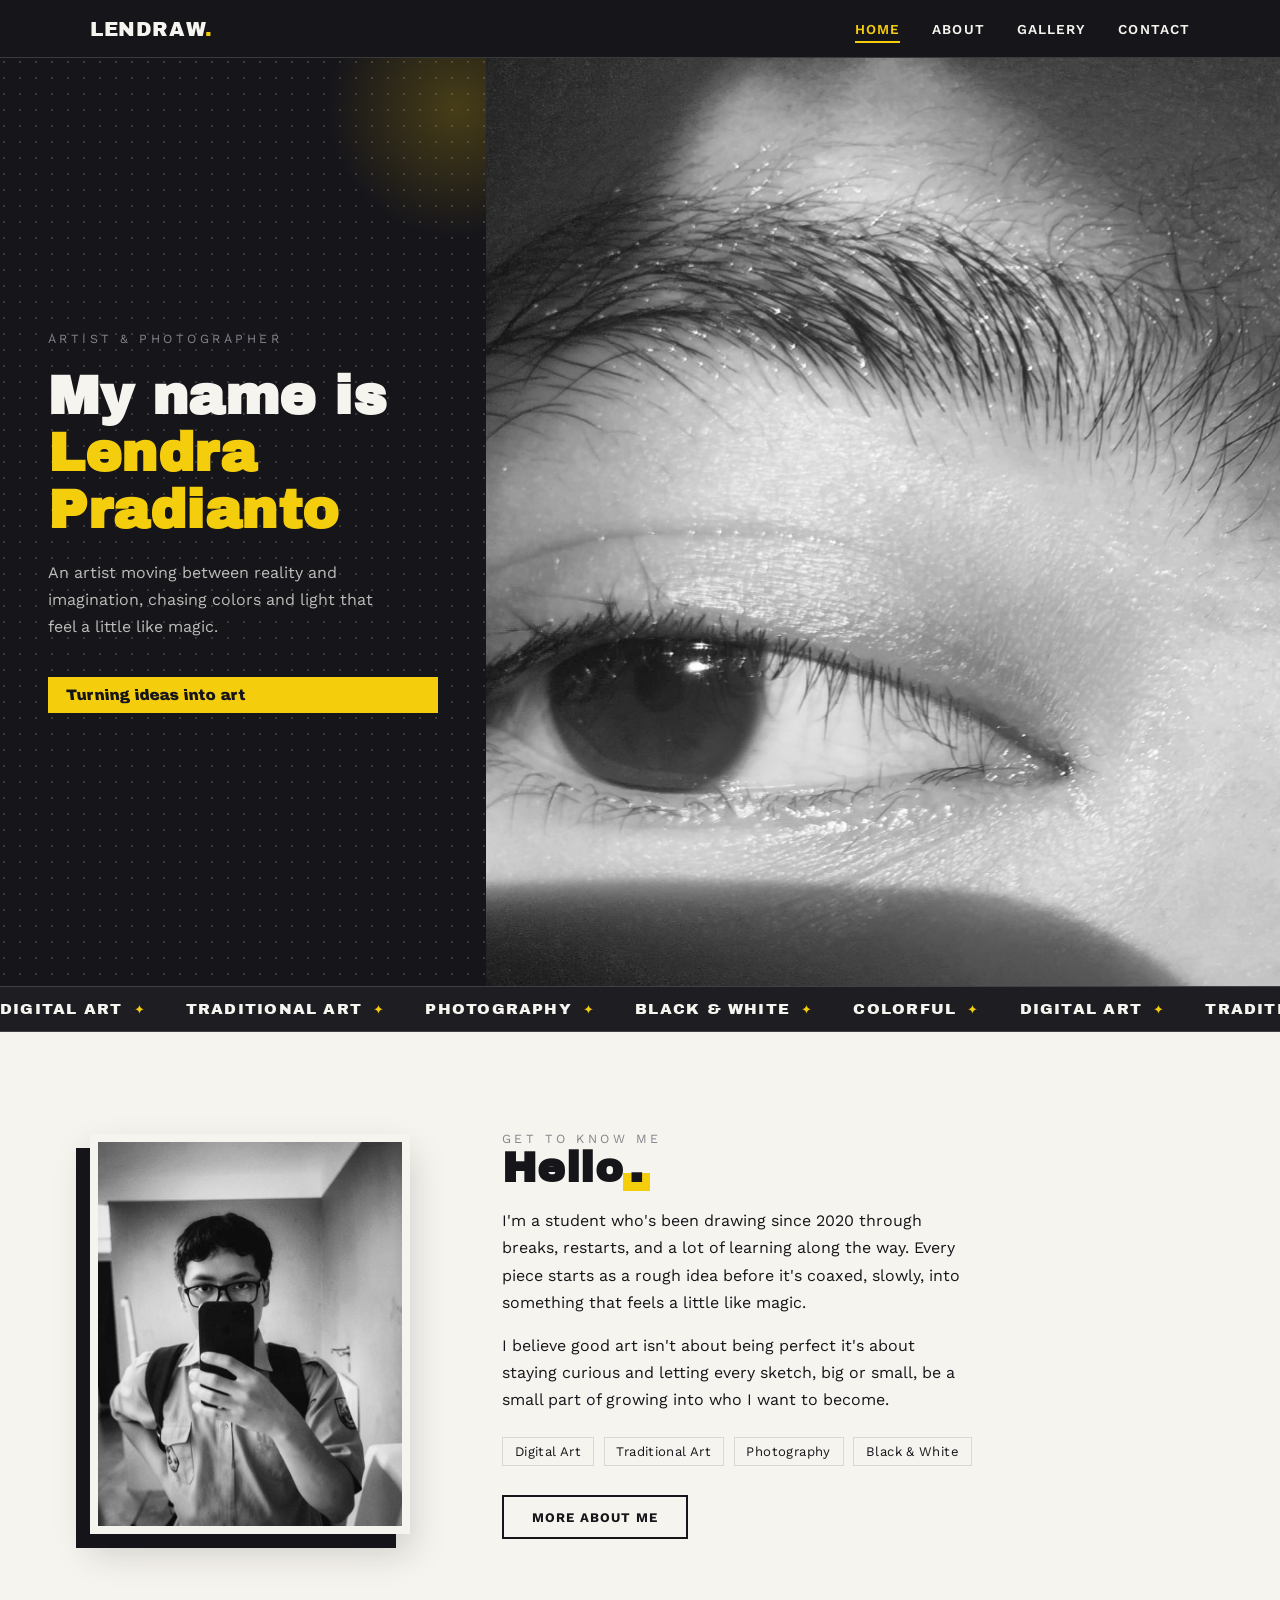
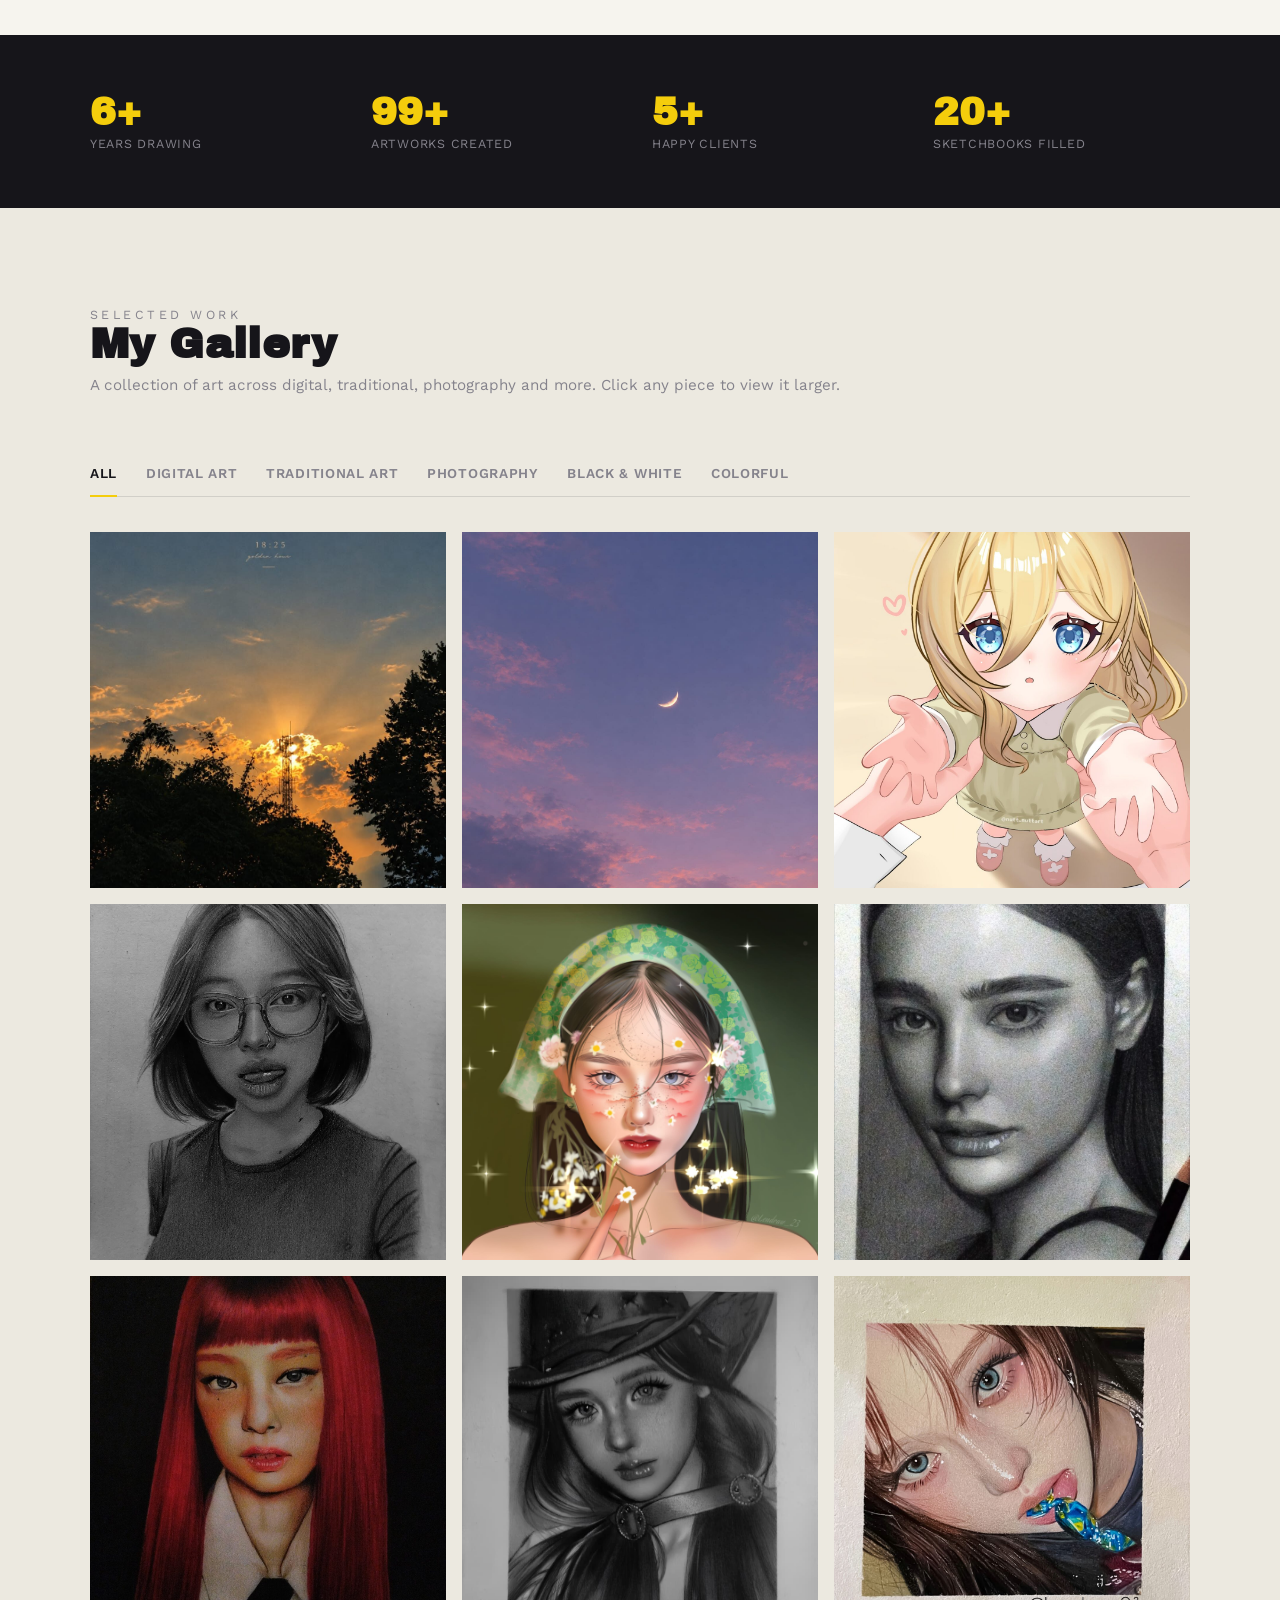
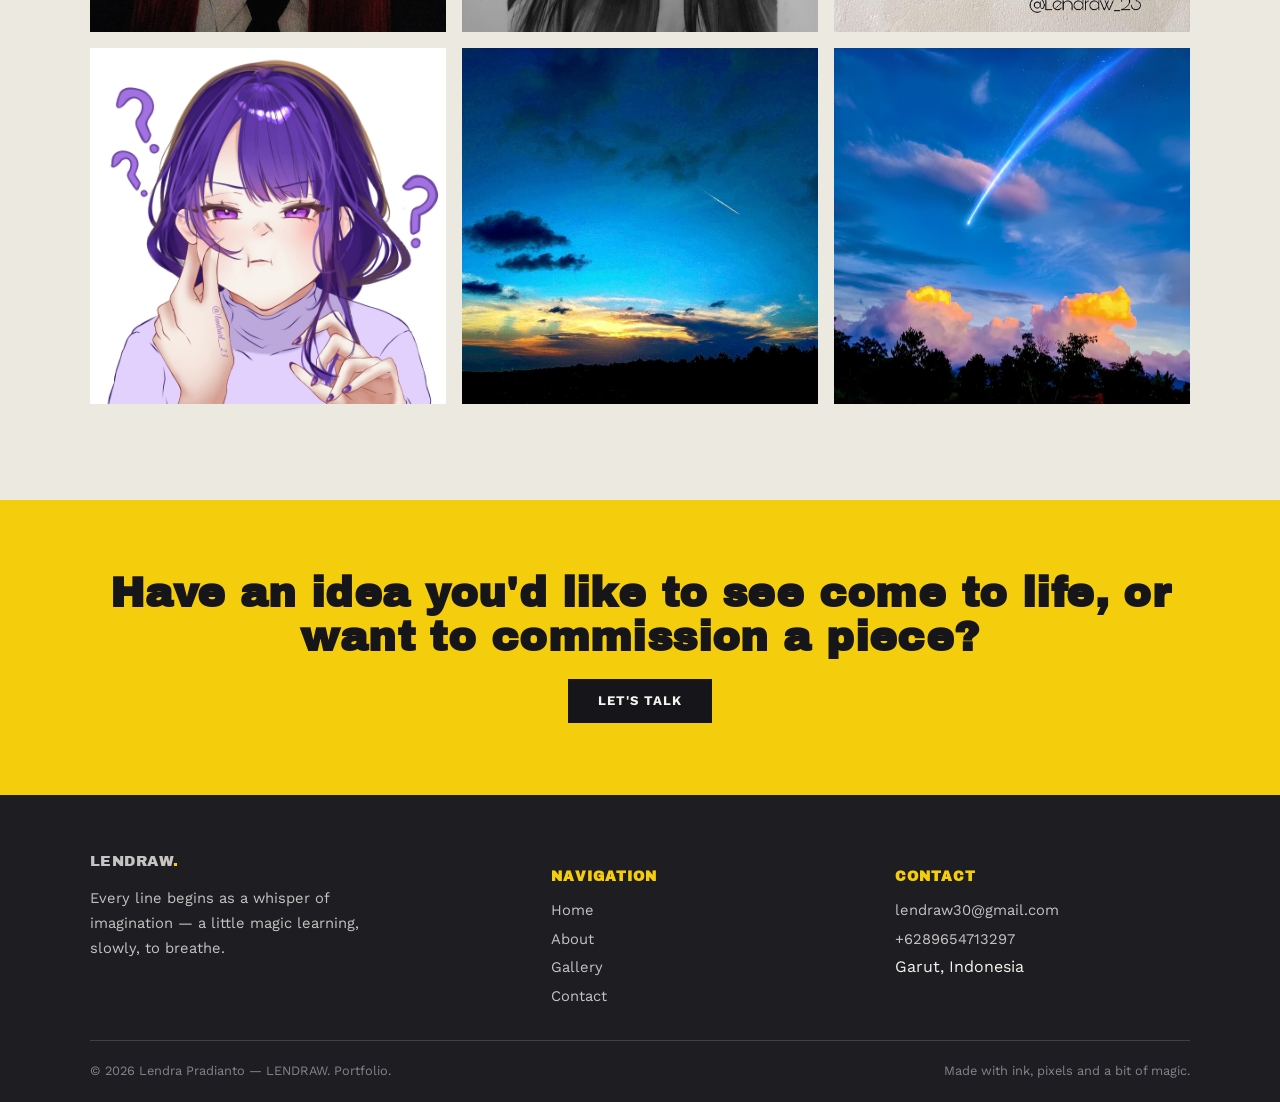
==== commit f45b22b1: "Add honeypot" ====
--- a/index.html
+++ b/index.html
@@ -20,7 +20,7 @@
 
   <header class="site-header">
     <nav class="nav">
-      <a href="index.html" class="logo">LENDRAW<span class="dot">.</span></a>
+      <a href="index.html" class="logo" translate="no">LENDRAW<span class="dot">.</span></a>
       <button class="nav-toggle" id="navToggle" aria-label="Open menu" aria-expanded="false">
         <span></span><span></span><span></span>
       </button>
@@ -196,7 +196,7 @@
     <div class="container">
       <div class="footer-grid">
         <div>
-          <a href="index.html" class="logo">LENDRAW<span class="dot">.</span></a>
+          <a href="index.html" class="logo" translate="no">LENDRAW<span class="dot">.</span></a>
           <p style="margin-top:1rem; max-width:32ch;">Every line begins as a whisper of imagination — a little magic
             learning, slowly, to breathe.</p>
         </div>
--- a/css/style.css
+++ b/css/style.css
@@ -1,6 +1,6 @@
 /* =========================================================
-   KARSA. — Portofolio Artis Gambar
-   Design tokens
+   LENDRAW. — Portofolio Artis Gambar
+   css/style.css
    ========================================================= */
 :root {
   --ink: #16151a;
@@ -1007,6 +1007,7 @@
   width: 48px; height: 48px;
   border-radius: 50%;
   font-size: 1.6rem;
+  z-index: 2;
 }
 .lightbox-nav:hover { transform: translateY(-50%) scale(1.06); }
 .lightbox-prev { left: clamp(0.5rem, 3vw, 2rem); }
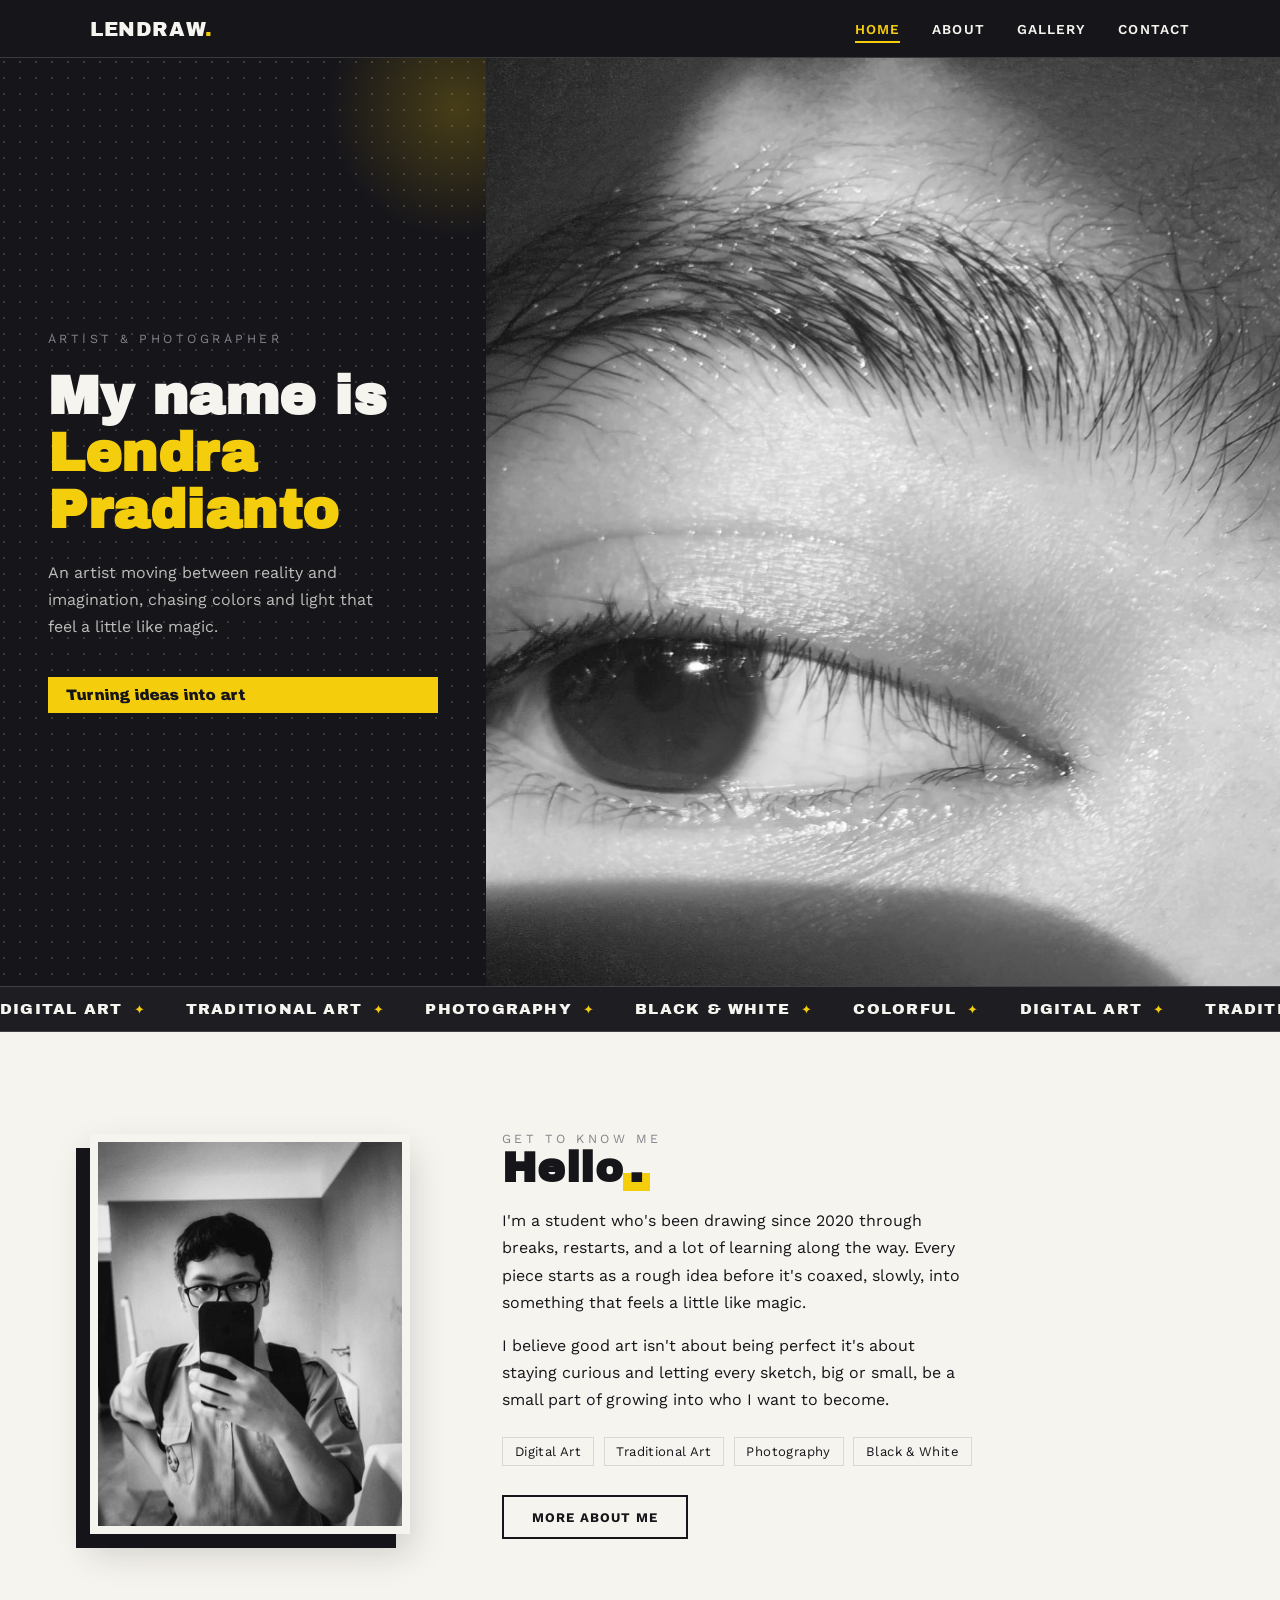
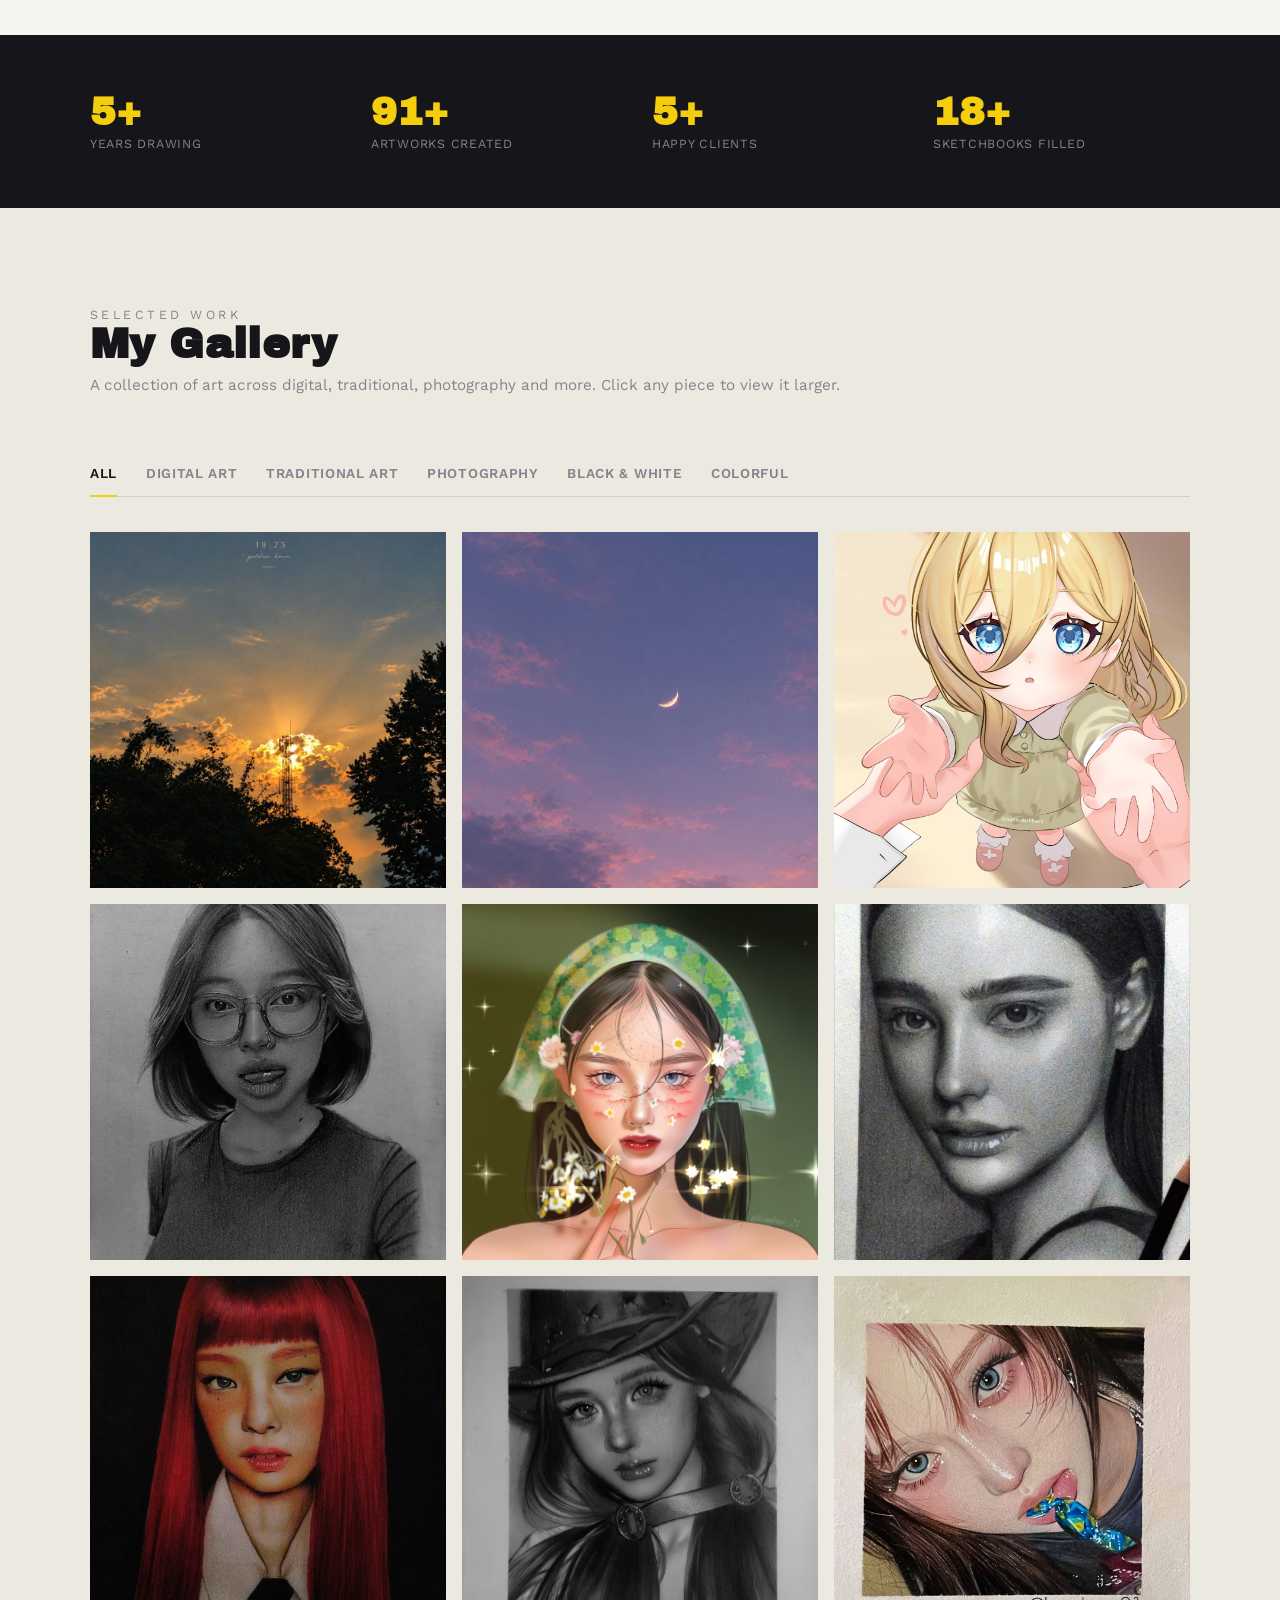
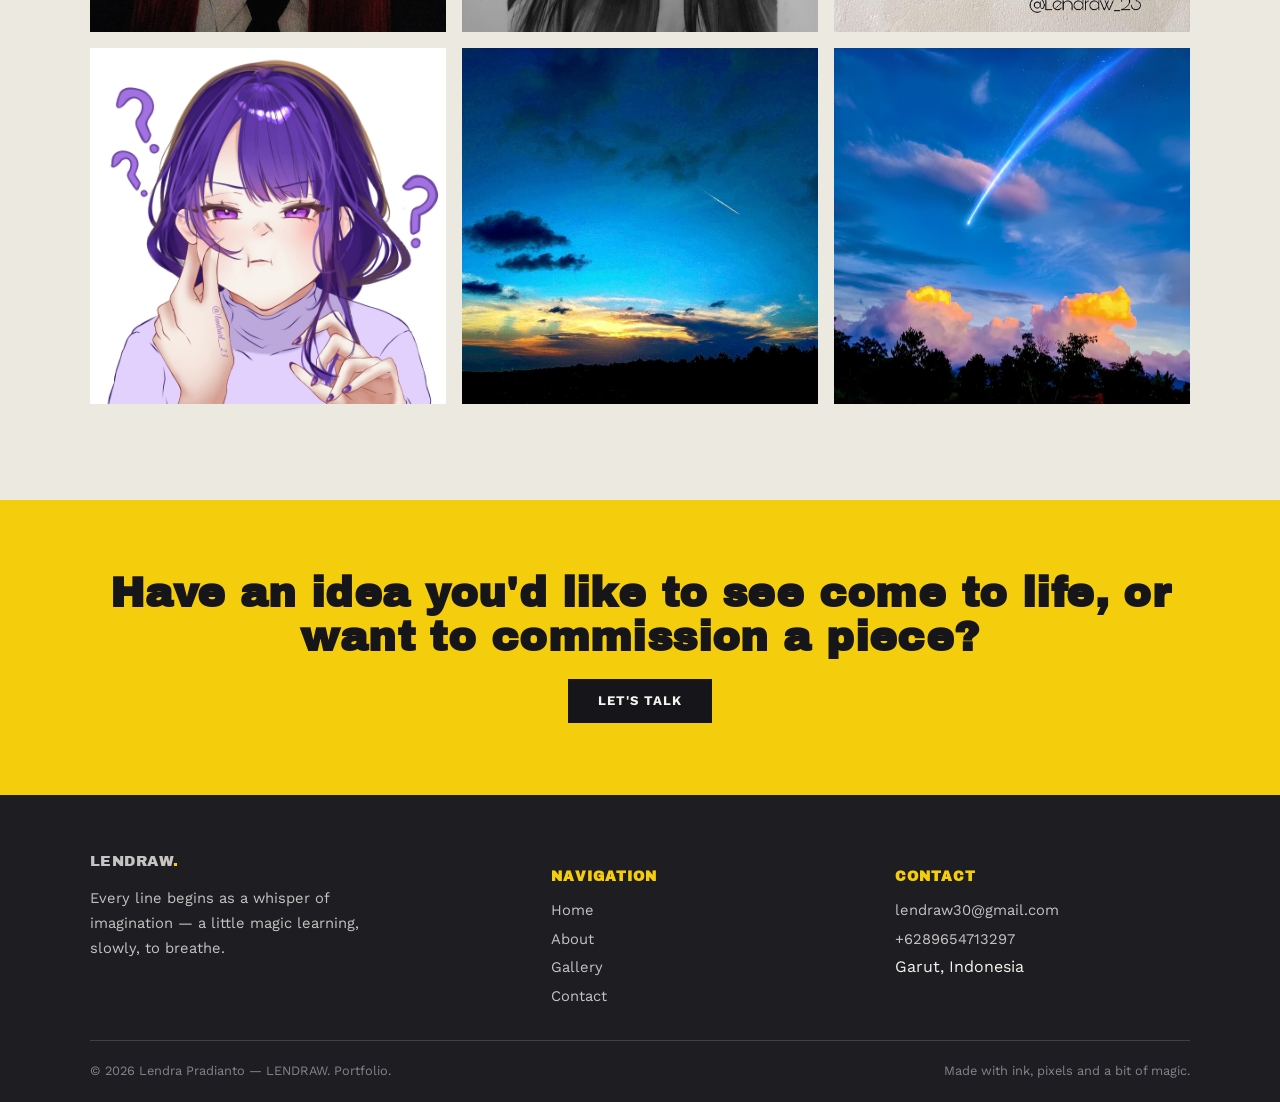
==== commit 6a8fa3fc: "add seo meta tegs and lazy loading" ====
--- a/index.html
+++ b/index.html
@@ -7,6 +7,17 @@
   <title>Lendraw Portofolio</title>
   <meta name="description"
     content="Portfolio of Lendra Pradianto — digital artist, traditional artist and photographer. Digital art, traditional art, photography, black & white and colorful work.">
+
+  <meta property="og:type" content="website">
+  <meta property="og:title" content="Lendraw — Digital Artist &amp; Photographer">
+  <meta property="og:description" content="Portfolio of Lendra Pradianto — digital art, traditional art, photography, black & white and colorful work.">
+  <meta property="og:image" content="https://lendraw23-ux.github.io/Lendraw-Portfolio/images/Banner.jpeg">
+  <meta property="og:url" content="https://lendraw23-ux.github.io/Lendraw-Portfolio/">
+  <meta name="twitter:card" content="summary_large_image">
+  <meta name="twitter:title" content="Lendraw — Digital Artist &amp; Photographer">
+  <meta name="twitter:description" content="Portfolio of Lendra Pradianto — digital art, traditional art, photography, black & white and colorful work.">
+  <meta name="twitter:image" content="https://lendraw23-ux.github.io/Lendraw-Portfolio/images/Banner.jpeg">
+
   <link rel="preconnect" href="https://fonts.googleapis.com">
   <link href="https://fonts.googleapis.com/css2?family=Archivo+Black&family=Work+Sans:wght@400;500;600;700&display=swap"
     rel="stylesheet">
@@ -63,7 +74,7 @@
         <div class="about-photos">
           <div class="plate"></div>
           <div class="frame">
-            <img src="images/Potret.jpeg" alt="Lendra Pradianto in the studio">
+            <img src="images/Potret.jpeg" alt="Lendra Pradianto in the studio" loading="lazy">
           </div>
         </div>
         <div class="about-copy">
@@ -119,64 +130,64 @@
 
       <div class="work-grid" id="workGrid">
         <button class="work-item reveal" type="button" data-cat="photography" data-index="0">
-          <img src="images/Gallery/images-1.jpeg"
+          <img src="images/Gallery/images-1.jpeg" loading="lazy"
             alt="Photograph of a sunset behind trees, golden hour light rays through the clouds">
           <span class="work-cap"><span class="cat">Photography</span><span class="title">Golden Hour</span></span>
         </button>
         <button class="work-item reveal" type="button" data-cat="colorful" data-index="1">
-          <img src="images/Gallery/images-2.jpeg" alt="Photograph of a crescent moon in a pink and purple evening sky">
+          <img src="images/Gallery/images-2.jpeg" loading="lazy" alt="Photograph of a crescent moon in a pink and purple evening sky">
           <span class="work-cap"><span class="cat">Photography</span><span class="title">Crescent Whisper</span></span>
         </button>
         <button class="work-item reveal" type="button" data-cat="digital" data-index="2">
-          <img src="images/Gallery/images-3.jpeg"
+          <img src="images/Gallery/images-3.jpeg" loading="lazy"
             alt="Digital illustration of a girl reaching forward with both hands, warm tones">
           <span class="work-cap"><span class="cat">Digital Art</span><span class="title">Reaching Out</span></span>
         </button>
         <button class="work-item reveal" type="button" data-cat="bw" data-index="3">
-          <img src="images/Gallery/images-4.jpeg" alt="Black and white pencil portrait of a girl wearing glasses">
+          <img src="images/Gallery/images-4.jpeg" loading="lazy" alt="Black and white pencil portrait of a girl wearing glasses">
           <span class="work-cap"><span class="cat">Black &amp; White</span><span class="title">Behind the
               Glasses</span></span>
         </button>
         <button class="work-item reveal" type="button" data-cat="colorful" data-index="4">
-          <img src="images/Gallery/images-5.jpeg"
+          <img src="images/Gallery/images-5.jpeg" loading="lazy"
             alt="Colorful digital portrait of a girl with a floral headscarf and daisies">
           <span class="work-cap"><span class="cat">Colorful</span><span class="title">Bloom &amp; Sparkle</span></span>
         </button>
         <button class="work-item reveal" type="button" data-cat="bw" data-index="5">
-          <img src="images/Gallery/images-6.jpeg"
+          <img src="images/Gallery/images-6.jpeg" loading="lazy"
             alt="Black and white graphite portrait drawing with pencils resting beside it">
           <span class="work-cap"><span class="cat">Black &amp; White</span><span class="title">Graphite
               Study</span></span>
         </button>
         <button class="work-item reveal" type="button" data-cat="traditional" data-index="6">
-          <img src="images/Gallery/images-7.jpeg"
+          <img src="images/Gallery/images-7.jpeg" loading="lazy"
             alt="Traditional colored pencil portrait of a girl with vivid red hair">
           <span class="work-cap"><span class="cat">Traditional Art</span><span class="title">Crimson Gaze</span></span>
         </button>
         <button class="work-item reveal" type="button" data-cat="traditional" data-index="7">
-          <img src="images/Gallery/images-8.jpeg"
+          <img src="images/Gallery/images-8.jpeg" loading="lazy"
             alt="Traditional pencil portrait of a girl wearing a wide-brimmed hat">
           <span class="work-cap"><span class="cat">Traditional Art</span><span class="title">Wanderer's
               Hat</span></span>
         </button>
         <button class="work-item reveal" type="button" data-cat="traditional" data-index="8">
-          <img src="images/Gallery/images-9.jpeg"
+          <img src="images/Gallery/images-9.jpeg" loading="lazy"
             alt="Traditional colored pencil close-up portrait of a girl with a candy in her mouth">
           <span class="work-cap"><span class="cat">Traditional Art</span><span class="title">Sweet
               Distraction</span></span>
         </button>
         <button class="work-item reveal" type="button" data-cat="digital" data-index="9">
-          <img src="images/Gallery/images-10.jpeg"
+          <img src="images/Gallery/images-10.jpeg" loading="lazy"
             alt="Digital illustration of a girl with purple hair looking puzzled, surrounded by question marks">
           <span class="work-cap"><span class="cat">Digital Art</span><span class="title">Second-Guessing</span></span>
         </button>
         <button class="work-item reveal" type="button" data-cat="photography" data-index="10">
-          <img src="images/Gallery/images-11.jpeg"
+          <img src="images/Gallery/images-11.jpeg" loading="lazy"
             alt="Photograph of a blue dusk sky with a jet contrail and glowing horizon">
           <span class="work-cap"><span class="cat">Photography</span><span class="title">Vapor Trail</span></span>
         </button>
         <button class="work-item reveal" type="button" data-cat="photography" data-index="11">
-          <img src="images/Gallery/images-12.jpeg"
+          <img src="images/Gallery/images-12.jpeg" loading="lazy"
             alt="Photograph of a bright streak of light crossing a twilight sky above glowing clouds">
           <span class="work-cap"><span class="cat">Photography</span><span class="title">Night Streak</span></span>
         </button>
@@ -244,4 +255,4 @@
   <script src="js/script.js"></script>
 </body>
 
-</html>+</html>
